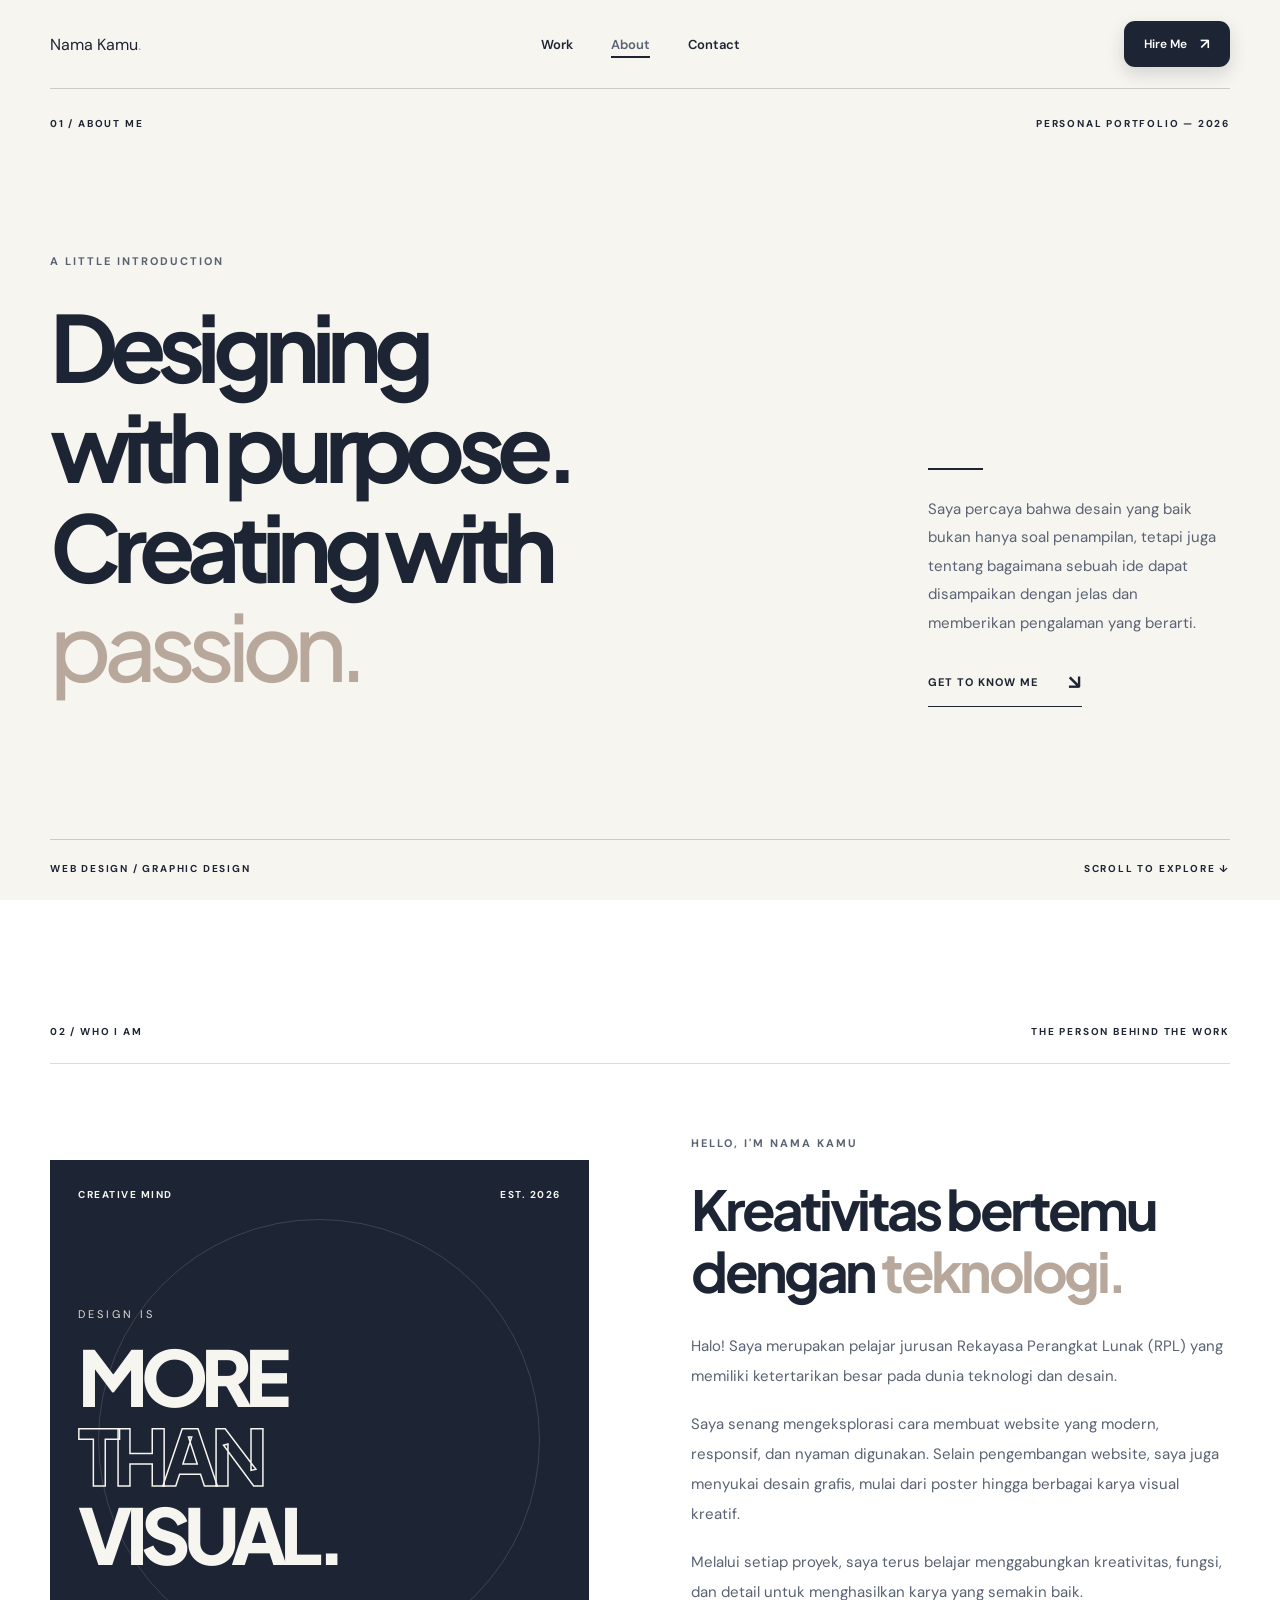
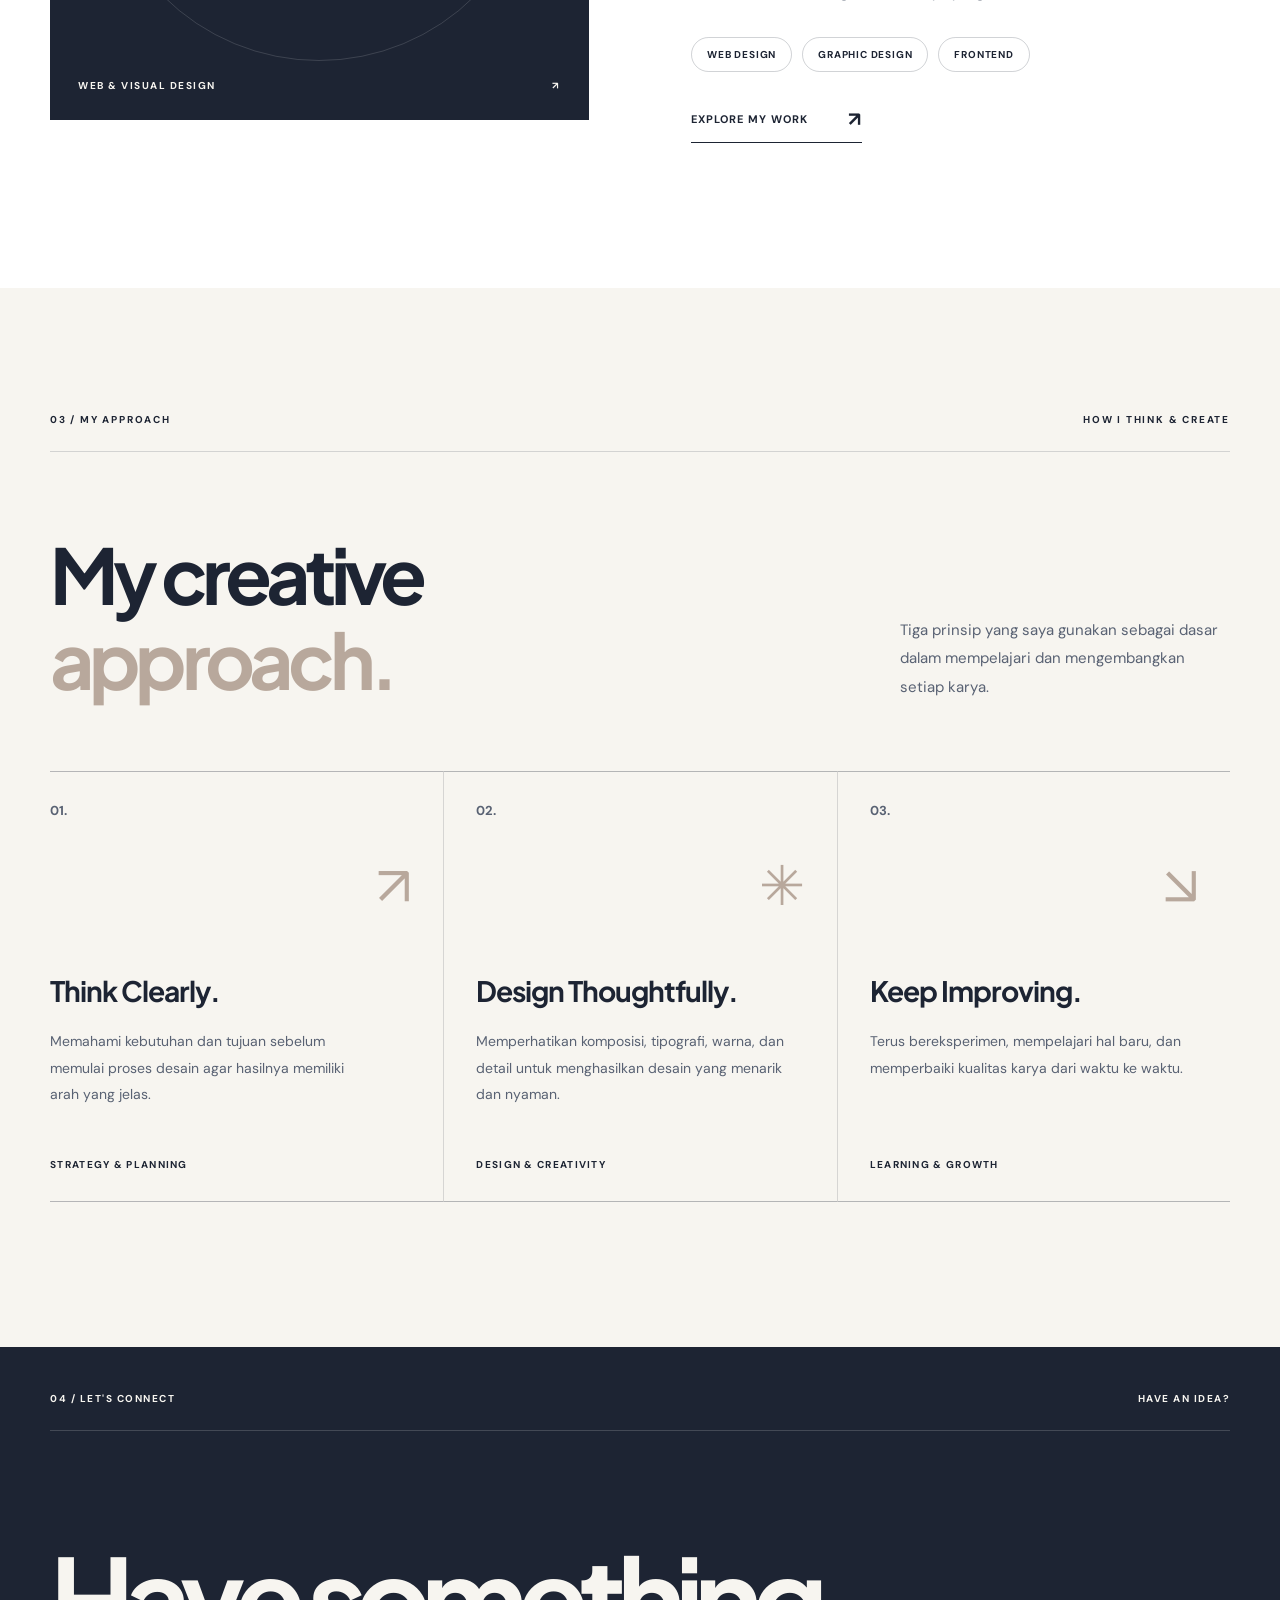
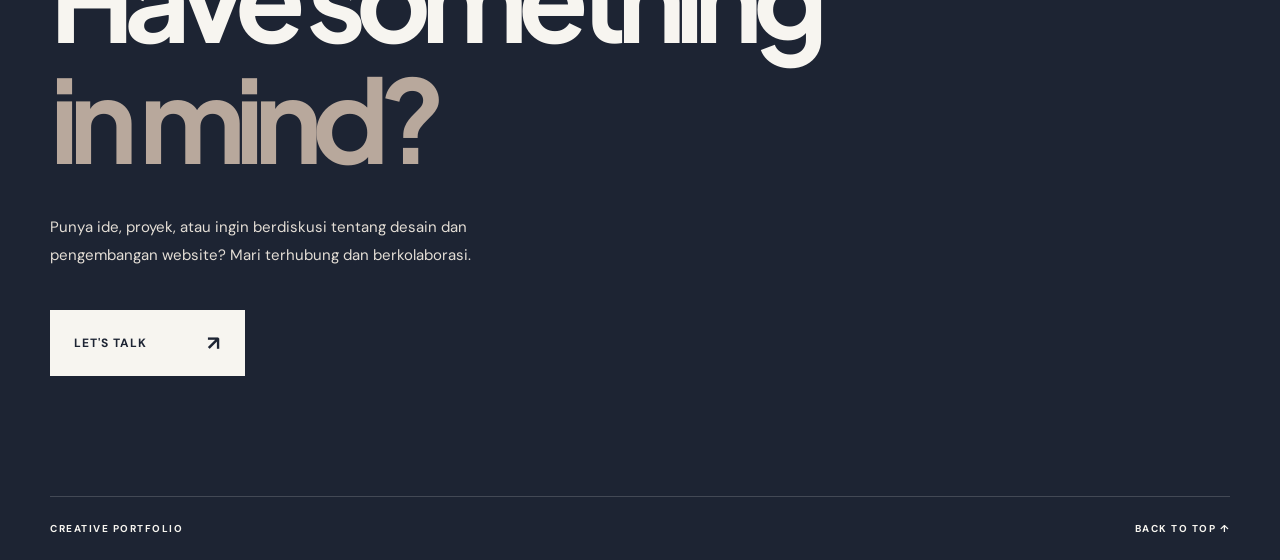
==== about.html @ d2239c37 "porto 40%" ====
<!DOCTYPE html>
<html lang="id">
<head>
  <meta charset="UTF-8">
  <meta name="viewport"
        content="width=device-width, initial-scale=1.0">

  <meta name="description"
        content="Kenali lebih dekat perjalanan kreatif saya dalam web design dan graphic design.">

  <title>About Me | Personal Portfolio</title>

  <!-- GOOGLE FONTS -->
  <link rel="preconnect"
        href="https://fonts.googleapis.com">

  <link rel="preconnect"
        href="https://fonts.gstatic.com"
        crossorigin>

  <link href="https://fonts.googleapis.com/css2?family=DM+Sans:wght@400;500;600;700&family=Plus+Jakarta+Sans:wght@400;500;600;700;800&display=swap"
        rel="stylesheet">

  <!-- CSS -->
  <link rel="stylesheet" href="css/style.css">
  <link rel="stylesheet" href="css/about.css">

  <!-- JAVASCRIPT -->
  <script src="js/script.js" defer></script>
  <script src="js/about.js" defer></script>
</head>

<body class="about-page">

  <!-- NAVBAR -->
  <header class="navbar">

    <a href="index.html" class="brand">
      Nama Kamu<span>.</span>
    </a>

    <nav class="nav-links"
         aria-label="Navigasi utama">
      <a href="projects.html">Work</a>
      <a href="about.html"
         class="active"
         aria-current="page">About</a>
      <a href="contact.html">Contact</a>
    </nav>

    <a href="contact.html" class="nav-cta">
      Hire Me <span>↗</span>
    </a>

    <button
      class="menu-toggle"
      type="button"
      aria-label="Buka menu"
      aria-controls="mobileMenu"
      aria-expanded="false">
      <span></span>
      <span></span>
    </button>

  </header>

  <!-- MOBILE MENU -->
  <nav class="mobile-menu"
       id="mobileMenu"
       aria-label="Navigasi mobile"
       hidden>
    <a href="index.html">Home</a>
    <a href="projects.html">Work</a>
    <a href="about.html" aria-current="page">About</a>
    <a href="contact.html">Contact</a>
  </nav>

  <main class="about-main">

    <!-- ==========================
         SECTION 01: ABOUT HERO
    =========================== -->
    <section class="about-hero">

      <div class="about-container">

        <div class="about-topline reveal">
          <span>01 / ABOUT ME</span>
          <span>PERSONAL PORTFOLIO — 2026</span>
        </div>

        <div class="about-hero-content">

          <div class="about-hero-title reveal">
            <p class="hero-eyebrow">
              A LITTLE INTRODUCTION
            </p>

            <h1>
              Designing
              <span>with purpose.</span>
              Creating with
              <em>passion.</em>
            </h1>
          </div>

          <div class="about-hero-side reveal">
            <span class="side-line"></span>

            <p>
              Saya percaya bahwa desain yang baik
              bukan hanya soal penampilan,
              tetapi juga tentang bagaimana sebuah
              ide dapat disampaikan dengan jelas
              dan memberikan pengalaman yang berarti.
            </p>

            <a href="#my-story" class="explore-link">
              GET TO KNOW ME
              <span>↘</span>
            </a>
          </div>

        </div>

        <div class="about-hero-bottom reveal">
          <span>WEB DESIGN / GRAPHIC DESIGN</span>
          <span>SCROLL TO EXPLORE ↓</span>
        </div>

      </div>

    </section>

    <!-- ==========================
         SECTION 02: WHO I AM
    =========================== -->
    <section class="about-story" id="my-story">

      <div class="about-container">

        <div class="section-heading reveal">
          <span>02 / WHO I AM</span>
          <span>THE PERSON BEHIND THE WORK</span>
        </div>

        <div class="story-layout">

          <!-- PROFILE VISUAL -->
          <div class="story-visual reveal">

            <div class="visual-top">
              <span>CREATIVE MIND</span>
              <span>EST. 2026</span>
            </div>

            <div class="visual-center">
              <span class="visual-small">DESIGN IS</span>
              <span class="visual-big">MORE</span>
              <span class="visual-big visual-outline">THAN</span>
              <span class="visual-big">VISUAL.</span>
            </div>

            <div class="visual-bottom">
              <span>WEB & VISUAL DESIGN</span>
              <span>↗</span>
            </div>

          </div>

          <!-- STORY TEXT -->
          <div class="story-content reveal">

            <span class="small-label">
              HELLO, I'M NAMA KAMU
            </span>

            <h2>
              Kreativitas bertemu
              dengan <em>teknologi.</em>
            </h2>

            <p>
              Halo! Saya merupakan pelajar jurusan
              Rekayasa Perangkat Lunak (RPL)
              yang memiliki ketertarikan besar
              pada dunia teknologi dan desain.
            </p>

            <p>
              Saya senang mengeksplorasi cara
              membuat website yang modern,
              responsif, dan nyaman digunakan.
              Selain pengembangan website,
              saya juga menyukai desain grafis,
              mulai dari poster hingga berbagai
              karya visual kreatif.
            </p>

            <p>
              Melalui setiap proyek, saya terus
              belajar menggabungkan kreativitas,
              fungsi, dan detail untuk menghasilkan
              karya yang semakin baik.
            </p>

            <div class="story-tags">
              <span>WEB DESIGN</span>
              <span>GRAPHIC DESIGN</span>
              <span>FRONTEND</span>
            </div>

            <a href="projects.html" class="story-link">
              EXPLORE MY WORK
              <span>↗</span>
            </a>

          </div>

        </div>

      </div>

    </section>

    <!-- ==========================
         SECTION 03: MY APPROACH
    =========================== -->
    <section class="about-approach">

      <div class="about-container">

        <div class="section-heading reveal">
          <span>03 / MY APPROACH</span>
          <span>HOW I THINK & CREATE</span>
        </div>

        <div class="approach-intro reveal">
          <h2>
            My creative
            <em>approach.</em>
          </h2>

          <p>
            Tiga prinsip yang saya gunakan
            sebagai dasar dalam mempelajari
            dan mengembangkan setiap karya.
          </p>
        </div>

        <div class="approach-grid">

          <article class="approach-item reveal">
            <span class="approach-number">01.</span>
            <div class="approach-icon">↗</div>

            <h3>Think Clearly.</h3>

            <p>
              Memahami kebutuhan dan tujuan
              sebelum memulai proses desain
              agar hasilnya memiliki arah
              yang jelas.
            </p>

            <span class="approach-category">
              STRATEGY & PLANNING
            </span>
          </article>

          <article class="approach-item reveal">
            <span class="approach-number">02.</span>
            <div class="approach-icon">✳</div>

            <h3>Design Thoughtfully.</h3>

            <p>
              Memperhatikan komposisi,
              tipografi, warna, dan detail
              untuk menghasilkan desain
              yang menarik dan nyaman.
            </p>

            <span class="approach-category">
              DESIGN & CREATIVITY
            </span>
          </article>

          <article class="approach-item reveal">
            <span class="approach-number">03.</span>
            <div class="approach-icon">↘</div>

            <h3>Keep Improving.</h3>

            <p>
              Terus bereksperimen,
              mempelajari hal baru,
              dan memperbaiki kualitas
              karya dari waktu ke waktu.
            </p>

            <span class="approach-category">
              LEARNING & GROWTH
            </span>
          </article>

        </div>

      </div>

    </section>

    <!-- ==========================
         SECTION 04: CONTACT CTA
    =========================== -->
    <section class="about-cta">

      <div class="about-container">

        <div class="cta-top reveal">
          <span>04 / LET'S CONNECT</span>
          <span>HAVE AN IDEA?</span>
        </div>

        <div class="cta-content reveal">

          <h2>
            Have something
            <em>in mind?</em>
          </h2>

          <p>
            Punya ide, proyek, atau ingin
            berdiskusi tentang desain
            dan pengembangan website?
            Mari terhubung dan berkolaborasi.
          </p>

          <a href="contact.html" class="cta-button">
            LET'S TALK
            <span>↗</span>
          </a>

        </div>

        <div class="cta-bottom">
          <span>CREATIVE PORTFOLIO</span>
          <a href="#top" id="backToTop">
            BACK TO TOP ↑
          </a>
        </div>

      </div>

    </section>

  </main>

</body>
</html>
---- css/style.css ----
/* =================================
   COLOR PALETTE
================================= */

:root {
  --midnight: #1D2433;
  --slate: #596273;
  --taupe: #B8A89C;
  --sand: #E4DED6;
  --ivory: #F7F5F0;
  --white: #FFFFFF;

  --font-heading: "Plus Jakarta Sans", sans-serif;
  --font-body: "DM Sans", sans-serif;
}

/* =================================
   GLOBAL
================================= */

* {
  margin: 0;
  padding: 0;
  box-sizing: border-box;
}

html {
  scroll-behavior: smooth;
}

body {
  font-family: var(--font-body);
  color: var(--midnight);
  background: #EEEEEE;
  overflow-x: hidden;
}

a {
  text-decoration: none;
  color: inherit;
}

button {
  font: inherit;
}

/* =================================
   PAGE WRAPPER
================================= */

.page-wrapper {
  width: 100%;
  padding: 24px 24px 80px;
}

/* =================================
   HOME CARD
================================= */

.home-card {
  width: 100%;
  max-width: 1600px;
  margin: 0 auto;

  position: relative;
  overflow: hidden;

  background: var(--ivory);
  border-radius: 18px;

  box-shadow:
    0 15px 55px rgba(29, 36, 51, 0.07);
}

/* =================================
   NAVBAR
================================= */


/* NAVBAR MENYATU DENGAN HERO */

.navbar {
  height: 76px;
  padding: 0 38px;

  display: grid;
  grid-template-columns: 1fr auto 1fr;
  align-items: center;

  position: relative;
  z-index: 50;

  /* Transparan, mengikuti background Home */
  background: transparent;
  border: none;
  box-shadow: none;
}


.brand span {
  color: var(--taupe);
}

/* NAVIGATION */

.nav-links {
  display: flex;
  align-items: center;
  justify-content: center;
  gap: 38px;
}

.nav-links a {
  position: relative;
  padding: 10px 0;

  font-size: 13px;
  font-weight: 600;

  transition: color 0.3s ease;
}

.nav-links a:hover {
  color: var(--slate);
}

.nav-links a::after {
  content: "";
  position: absolute;

  left: 0;
  bottom: 5px;

  width: 0;
  height: 1.5px;

  background: var(--midnight);
  transition: width 0.3s ease;
}

.nav-links a:hover::after {
  width: 100%;
}

/* HIRE ME */

.nav-cta {
  justify-self: end;

  display: inline-flex;
  align-items: center;
  gap: 13px;

  padding: 13px 20px;

  background: var(--midnight);
  color: var(--white);

  border-radius: 11px;

  font-size: 12px;
  font-weight: 600;

  box-shadow:
    0 7px 17px rgba(29,36,51,0.16);

  transition:
    transform 0.3s ease,
    background 0.3s ease;
}

.nav-cta:hover {
  transform: translateY(-3px);
  background: var(--slate);
}

.nav-cta span {
  font-size: 15px;
}

/* MOBILE NAV DEFAULT */

.menu-toggle {
  display: none;
}

.mobile-menu[hidden] {
  display: none;
}

/* =================================
   HERO SECTION
================================= */

.hero {
  width: 100%;
  height: calc(100svh - 124px);
  min-height: 690px;
  max-height: 960px;

  position: relative;
  isolation: isolate;
  overflow: hidden;

  background:
    radial-gradient(
      ellipse at 50% 45%,
      rgba(184,168,156,0.13),
      transparent 50%
    ),
    var(--ivory);
}

/* =================================
   HERO TOP
================================= */

.hero-top {
  position: absolute;
  z-index: 5;

  top: 33px;
  left: 4%;
  right: 4%;

  display: flex;
  justify-content: space-between;

  font-size: 10px;
  font-weight: 700;
  letter-spacing: 2px;
}

/* =================================
   BIG TYPOGRAPHY
================================= */

.hero-heading {
  position: absolute;
  inset: 0;
  z-index: 1;
  pointer-events: none;
}

.hero-word {
  position: absolute;

  display: block;
  white-space: nowrap;

  font-family: var(--font-heading);
  font-weight: 800;

  color: var(--midnight);

  line-height: 0.95;
  letter-spacing: -0.09em;

  animation: textReveal 1.1s ease both;
}

/* LEFT WORD */

.word-left {
  top: 24%;
  left: 3%;

  font-size: clamp(90px, 14vw, 225px);
}

/* RIGHT WORD */

.word-right {
  top: 43%;
  right: 4%;

  font-size: clamp(70px, 9.3vw, 155px);
  animation-delay: 0.15s;
}

/* =================================
   CENTER PORTRAIT
================================= */

.hero-portrait {
  position: absolute;
  z-index: 2;

  left: 50%;
  bottom: 0;

  width: min(44%, 610px);
  height: 83%;

  transform: translateX(
    calc(-50% + var(--move-x, 0px))
  ) translateY(var(--move-y, 0px));

  transition: transform 0.45s ease-out;

  display: flex;
  align-items: end;
  justify-content: center;

  pointer-events: none;
}

/* PLACEHOLDER */

.portrait-placeholder {
  width: 78%;
  height: 83%;

  position: absolute;
  bottom: 0;

  background:
    linear-gradient(
      160deg,
      var(--sand),
      var(--taupe) 80%
    );

  border-radius: 50% 50% 0 0;

  display: flex;
  align-items: center;
  justify-content: center;

  opacity: 0.75;

  transition: opacity 0.5s ease;
}

.portrait-placeholder span {
  font-family: var(--font-heading);
  font-size: 12px;
  font-weight: 700;
  letter-spacing: 3px;
  opacity: 0.65;
}

/* REAL PHOTO */

.hero-photo {
  position: absolute;
  bottom: 0;
  z-index: 2;

  width: 100%;
  height: 100%;

  object-fit: contain;
  object-position: center bottom;

  opacity: 0;
  transition: opacity 0.6s ease;
}

.hero.has-photo .hero-photo {
  opacity: 1;
}

.hero.has-photo .portrait-placeholder {
  opacity: 0;
}

/* =================================
   HERO BOTTOM
================================= */

.hero-bottom {
  position: absolute;
  z-index: 4;

  bottom: 82px;
  left: 4%;
  right: 4%;

  display: flex;
  align-items: flex-end;
  justify-content: space-between;
  gap: 30px;
}

/* INTRO LEFT */

.hero-intro {
  width: 265px;
  max-width: 28%;

  animation: fadeUp 0.9s ease 0.4s both;
}

.intro-label {
  display: block;

  margin-bottom: 17px;

  font-size: 10px;
  font-weight: 700;
  letter-spacing: 1.3px;
}

.hero-intro p {
  font-size: 13px;
  line-height: 1.85;
  color: var(--slate);
}

.hero-intro strong {
  color: var(--midnight);
}

/* BUTTON */

.primary-btn {
  display: inline-flex;
  align-items: center;
  justify-content: space-between;
  gap: 30px;

  margin-top: 22px;
  padding: 15px 19px;

  background: var(--midnight);
  color: white;

  font-size: 10px;
  font-weight: 700;
  letter-spacing: 0.7px;

  transition:
    background 0.3s ease,
    transform 0.3s ease;
}

.primary-btn:hover {
  transform: translateY(-4px);
  background: var(--slate);
}

.primary-btn span {
  font-size: 17px;
}

/* DESCRIPTION RIGHT */

.hero-description {
  width: 240px;
  max-width: 28%;

  animation: fadeUp 0.9s ease 0.6s both;
}

.description-line {
  display: block;

  width: 42px;
  height: 2px;

  margin-bottom: 15px;

  background: var(--midnight);
}

.hero-description p {
  font-size: 13px;
  line-height: 1.85;
}

.hero-role {
  display: block;
  margin-top: 20px;

  font-size: 9px;
  font-weight: 700;
  letter-spacing: 1px;

  color: var(--slate);
}

/* =================================
   HERO FOOTER
================================= */

.hero-footer {
  position: absolute;
  z-index: 5;

  left: 4%;
  right: 4%;
  bottom: 18px;

  display: flex;
  justify-content: space-between;

  padding-top: 14px;

  border-top: 1px solid rgba(29,36,51,0.15);

  font-size: 9px;
  font-weight: 700;
  letter-spacing: 1.3px;
}

/* =================================
   ABOUT PREVIEW
================================= */

.about-preview {
  width: min(1200px, 100%);
  margin: 100px auto 0;

  padding: 0 20px 60px;
}

.section-label {
  display: block;
  margin-bottom: 25px;

  font-size: 12px;
  font-weight: 700;
  letter-spacing: 2px;

  color: var(--slate);
}

.about-preview h2 {
  max-width: 820px;

  font-family: var(--font-heading);
  font-size: clamp(34px, 5vw, 72px);
  line-height: 1.15;
  letter-spacing: -0.05em;

  margin-bottom: 25px;
}

.about-preview p {
  max-width: 560px;

  font-size: 16px;
  line-height: 1.9;
  color: var(--slate);
}

.about-link {
  display: inline-block;
  margin-top: 28px;
  padding-bottom: 7px;

  border-bottom: 1px solid var(--midnight);

  font-size: 13px;
  font-weight: 700;

  transition: color 0.3s;
}

.about-link:hover {
  color: var(--slate);
}

/* =================================
   ANIMATIONS
================================= */

@keyframes textReveal {
  from {
    opacity: 0;
    transform: translateY(40px);
  }

  to {
    opacity: 1;
    transform: translateY(0);
  }
}

@keyframes fadeUp {
  from {
    opacity: 0;
    transform: translateY(25px);
  }

  to {
    opacity: 1;
    transform: translateY(0);
  }
}

/* =================================
   TABLET
================================= */

@media (max-width: 1050px) {

  .navbar {
    padding: 0 26px;
  }

  .nav-links {
    gap: 25px;
  }

  .hero-portrait {
    width: 50%;
  }

  .word-left {
    font-size: 15vw;
  }

  .word-right {
    font-size: 9vw;
  }

  .hero-intro,
  .hero-description {
    width: 210px;
  }
}

/* =================================
   MOBILE NAV
================================= */

@media (max-width: 760px) {

  .page-wrapper {
    padding: 12px 12px 50px;
  }

  .home-card {
    border-radius: 14px;
  }

  .navbar {
    height: 68px;
    padding: 0 20px;

    grid-template-columns: 1fr auto;
  }

  .brand {
    font-size: 16px;
  }

  .nav-links,
  .nav-cta {
    display: none;
  }

  .menu-toggle {
    display: flex;
    flex-direction: column;
    gap: 6px;

    padding: 8px;
    border: none;
    background: transparent;

    cursor: pointer;
  }

  .menu-toggle span {
    width: 24px;
    height: 2px;

    background: var(--midnight);
    border-radius: 5px;

    transition: transform 0.3s ease;
  }

  .menu-toggle.is-active span:first-child {
    transform: translateY(4px) rotate(45deg);
  }

  .menu-toggle.is-active span:last-child {
    transform: translateY(-4px) rotate(-45deg);
  }

  .mobile-menu:not([hidden]) {
    position: absolute;
    top: 68px;
    left: 0;
    right: 0;
    z-index: 40;

    display: flex;
    flex-direction: column;

    padding: 12px 24px 20px;

    background: var(--white);

    box-shadow: 0 15px 25px rgba(29,36,51,0.08);
  }

  .mobile-menu a {
    padding: 15px 0;
    border-bottom: 1px solid rgba(29,36,51,0.1);

    font-size: 14px;
    font-weight: 600;
  }

  .mobile-menu a:last-child {
    border: none;
  }
}

/* =================================
   MOBILE HERO
================================= */

@media (max-width: 760px) {

  .hero {
    height: auto;
    min-height: 0;
    max-height: none;
    padding: 570px 0 22px;
  }

  .hero-top {
    top: 24px;
    left: 6%;
    right: 6%;

    font-size: 8px;
    letter-spacing: 1.3px;
  }

  .word-left {
    top: 110px;
    left: 5%;

    font-size: 25vw;
  }

  .word-right {
    top: 235px;
    right: 5%;

    font-size: 13.5vw;
  }

  .hero-portrait {
    top: 165px;
    bottom: auto;

    width: min(90%, 420px);
    height: 390px;
  }

  .portrait-placeholder {
    width: 78%;
    height: 85%;
  }

  .hero-bottom {
    position: relative;
    inset: auto;

    display: flex;
    flex-direction: column;
    align-items: flex-start;
    gap: 30px;

    padding: 0 6%;
  }

  .hero-intro,
  .hero-description {
    width: 100%;
    max-width: 390px;
  }

  .intro-label {
    font-size: 9px;
    margin-bottom: 12px;
  }

  .hero-intro p {
    font-size: 13px;
  }

  .primary-btn {
    margin-top: 20px;
  }

  .hero-description p {
    font-size: 13px;
  }

  .hero-footer {
    position: relative;
    inset: auto;

    margin: 32px 6% 0;
    padding-top: 14px;

    font-size: 8px;
    letter-spacing: 0.8px;
  }

  .about-preview {
    margin-top: 60px;
    padding: 0 12px 35px;
  }

  .about-preview p {
    font-size: 14px;
  }
}

/* =================================
   SMALL MOBILE
================================= */

@media (max-width: 400px) {

  .hero {
    padding-top: 525px;
  }

  .word-left {
    top: 100px;
  }

  .word-right {
    top: 215px;
  }

  .hero-portrait {
    top: 160px;
    height: 350px;
  }

  .hero-footer {
    font-size: 7px;
  }
}

/* =================================
   REDUCED MOTION
================================= */

@media (prefers-reduced-motion: reduce) {

  *,
  *::before,
  *::after {
    animation: none !important;
    transition: none !important;
    scroll-behavior: auto !important;
  }
}


/* =================================
   FULL WIDTH HOME SECTION
================================= */

body {
  background: var(--ivory);
}

.page-wrapper {
  width: 100%;
  padding: 0;
  margin: 0;
}

/* Hilangkan efek card */
.home-card {
  width: 100%;
  max-width: none;
  margin: 0;
  padding: 0;

  border: none;
  border-radius: 0;
  box-shadow: none;

  background: var(--ivory);
}

/* Navbar menyatu dengan Hero */
.navbar {
  background: transparent;
  border: none;
  box-shadow: none;
}

/* Hero memenuhi layar */
.hero {
  height: calc(100svh - 76px);
  min-height: 690px;
  max-height: none;

  background: transparent;
}

/* Tetap responsif di HP */
@media (max-width: 760px) {
  .page-wrapper {
    padding: 0;
  }

  .home-card {
    border-radius: 0;
  }

  .hero {
    height: auto;
    min-height: 0;
  }
}
---- css/about.css ----
/* =====================================
   ABOUT PAGE — EDITORIAL DESIGN
===================================== */

.about-page {
  background: var(--ivory);
  color: var(--midnight);
}

.about-page .about-main {
  width: 100%;
}

.about-page .about-container {
  width: min(1360px, calc(100% - 100px));
  margin: 0 auto;
}

/* =====================================
   NAVBAR
===================================== */

.about-page .navbar {
  width: min(1360px, calc(100% - 100px));
  height: 88px;
  margin: 0 auto;
  padding: 0;

  display: grid;
  grid-template-columns: 1fr auto 1fr;
  align-items: center;

  background: transparent;
  border: none;
  box-shadow: none;
}

.about-page .brand {
  justify-self: start;
}

.about-page .nav-links {
  position: static;
  transform: none;
  display: flex;
  gap: 38px;
}

.about-page .nav-links .active {
  color: var(--slate);
}

.about-page .nav-links .active::after {
  width: 100%;
}

.about-page .nav-cta {
  justify-self: end;
}

.about-page .mobile-menu[hidden] {
  display: none;
}

/* =====================================
   ABOUT HERO
===================================== */

.about-hero {
  min-height: 690px;
  min-height: calc(100svh - 88px);

  display: flex;
  align-items: stretch;

  overflow: hidden;
  position: relative;
}

.about-hero .about-container {
  display: flex;
  flex-direction: column;
}

/* TOP LABEL */

.about-topline,
.about-hero-bottom,
.section-heading {
  display: flex;
  align-items: center;
  justify-content: space-between;
  gap: 20px;
}

.about-topline {
  padding: 28px 0 0;
  border-top: 1px solid rgba(29,36,51,0.2);
}

.about-topline span,
.about-hero-bottom span,
.section-heading span {
  font-size: 10px;
  font-weight: 700;
  letter-spacing: 1.8px;
}

/* HERO LAYOUT */

.about-hero-content {
  flex: 1;
  display: grid;
  grid-template-columns: minmax(0, 1.7fr) minmax(260px, 0.65fr);
  align-items: center;
  gap: clamp(35px, 7vw, 120px);

  padding: 80px 0 100px;
}

.hero-eyebrow {
  margin-bottom: 28px;
  font-size: 11px;
  font-weight: 700;
  letter-spacing: 2px;
  color: var(--slate);
}

/* GIANT HEADLINE */

.about-hero-title h1 {
  max-width: 950px;

  font-family: var(--font-heading);
  font-size: clamp(58px, 7.2vw, 125px);
  font-weight: 700;
  letter-spacing: -0.085em;
  line-height: 1.08;
}

.about-hero-title h1 span {
  display: block;
}

.about-hero-title h1 em {
  display: block;
  font-style: normal;
  font-weight: 500;
  color: var(--taupe);
}

/* RIGHT INTRO */

.about-hero-side {
  align-self: end;
  margin-bottom: 32px;
}

.side-line {
  display: block;
  width: 55px;
  height: 2px;
  margin-bottom: 25px;
  background: var(--midnight);
}

.about-hero-side p {
  max-width: 325px;
  font-size: 15px;
  line-height: 1.9;
  color: var(--slate);
}

/* EXPLORE LINK */

.explore-link {
  display: inline-flex;
  align-items: center;
  gap: 30px;

  margin-top: 32px;
  padding-bottom: 11px;

  border-bottom: 1px solid var(--midnight);

  font-size: 11px;
  font-weight: 700;
  letter-spacing: 1px;
}

.explore-link span {
  font-size: 20px;
  transition: transform 0.3s ease;
}

.explore-link:hover span {
  transform: translate(4px, 4px);
}

/* HERO BOTTOM */

.about-hero-bottom {
  padding: 22px 0 25px;
  border-top: 1px solid rgba(29,36,51,0.2);
}

/* =====================================
   WHO I AM SECTION
===================================== */

.about-story {
  padding: 125px 0 145px;
  background: var(--white);
}

.section-heading {
  padding-bottom: 25px;
  border-bottom: 1px solid rgba(29,36,51,0.16);
}

.story-layout {
  display: grid;
  grid-template-columns: minmax(0, 1fr) minmax(0, 1fr);
  gap: clamp(50px, 8vw, 135px);
  align-items: center;

  margin-top: 72px;
}

/* =====================================
   EDITORIAL VISUAL
===================================== */

.story-visual {
  min-width: 0;
  min-height: 560px;
  padding: 28px;

  background: var(--midnight);
  color: var(--ivory);

  display: flex;
  flex-direction: column;
  justify-content: space-between;

  position: relative;
  overflow: hidden;
}

.story-visual::after {
  content: "";
  position: absolute;

  width: 440px;
  height: 440px;

  border-radius: 50%;
  border: 1px solid rgba(255,255,255,0.14);

  top: 50%;
  left: 50%;
  transform: translate(-50%, -50%);

  pointer-events: none;
}

.visual-top,
.visual-bottom {
  display: flex;
  align-items: center;
  justify-content: space-between;
  position: relative;
  z-index: 2;

  font-size: 10px;
  font-weight: 700;
  letter-spacing: 1.5px;
}

.visual-center {
  display: flex;
  flex-direction: column;
  position: relative;
  z-index: 2;
}

.visual-small {
  margin-bottom: 15px;
  font-size: 11px;
  letter-spacing: 3px;
  color: var(--sand);
}

.visual-big {
  font-family: var(--font-heading);
  font-size: clamp(58px, 6vw, 100px);
  font-weight: 800;
  letter-spacing: -0.09em;
  line-height: 1.03;
}

.visual-outline {
  color: transparent;
  -webkit-text-stroke: 1.5px var(--ivory);
}

/* =====================================
   STORY CONTENT
===================================== */

.story-content {
  max-width: 570px;
}

.small-label {
  display: block;
  margin-bottom: 28px;

  font-size: 11px;
  font-weight: 700;
  letter-spacing: 2px;

  color: var(--slate);
}

.story-content h2 {
  font-family: var(--font-heading);
  font-size: clamp(38px, 4.3vw, 70px);
  font-weight: 700;
  letter-spacing: -0.065em;
  line-height: 1.12;

  margin-bottom: 30px;
}

.story-content h2 em {
  color: var(--taupe);
  font-style: normal;
}

.story-content p {
  font-size: 15px;
  line-height: 2;
  color: var(--slate);

  margin-bottom: 18px;
}

.story-tags {
  display: flex;
  flex-wrap: wrap;
  gap: 10px;

  margin-top: 30px;
}

.story-tags span {
  border: 1px solid rgba(29,36,51,0.2);
  border-radius: 30px;

  padding: 10px 15px;

  font-size: 10px;
  font-weight: 700;
  letter-spacing: 0.8px;

  transition:
    background 0.3s ease,
    color 0.3s ease,
    transform 0.3s ease;
}

.story-tags span:hover {
  background: var(--midnight);
  color: var(--white);
  transform: translateY(-3px);
}

.story-link {
  display: inline-flex;
  align-items: center;
  gap: 40px;

  margin-top: 34px;
  padding-bottom: 10px;
  border-bottom: 1px solid var(--midnight);

  font-size: 11px;
  font-weight: 700;
  letter-spacing: 1px;
}

.story-link span {
  font-size: 20px;
  transition: transform 0.3s ease;
}

.story-link:hover span {
  transform: translate(4px, -4px);
}

/* =====================================
   MY APPROACH
===================================== */

.about-approach {
  padding: 125px 0 145px;
  background: var(--ivory);
}

.approach-intro {
  display: flex;
  align-items: end;
  justify-content: space-between;
  gap: 45px;

  margin: 80px 0 70px;
}

.approach-intro h2 {
  font-family: var(--font-heading);
  font-size: clamp(45px, 6vw, 92px);
  line-height: 1.1;
  font-weight: 700;
  letter-spacing: -0.075em;
}

.approach-intro h2 em {
  display: block;
  color: var(--taupe);
  font-style: normal;
}

.approach-intro p {
  max-width: 330px;

  font-size: 15px;
  line-height: 1.9;
  color: var(--slate);
}

/* THREE COLUMNS */

.approach-grid {
  display: grid;
  grid-template-columns: repeat(3, minmax(0, 1fr));
  gap: 0;
}

.approach-item {
  min-width: 0;
  padding: 30px 32px 30px 0;

  border-top: 1px solid rgba(29,36,51,0.3);
  border-bottom: 1px solid rgba(29,36,51,0.3);

  display: flex;
  flex-direction: column;

  transition: background 0.3s ease;
}

.approach-item + .approach-item {
  padding-left: 32px;
  border-left: 1px solid rgba(29,36,51,0.15);
}

.approach-number {
  font-size: 13px;
  font-weight: 700;
  color: var(--slate);
}

.approach-icon {
  align-self: flex-end;
  margin: 40px 0 60px;

  font-size: 55px;
  line-height: 1;

  color: var(--taupe);
  transition: transform 0.4s ease;
}

.approach-item:hover .approach-icon {
  transform: rotate(20deg) scale(1.1);
}

.approach-item h3 {
  font-family: var(--font-heading);
  font-size: clamp(23px, 2.2vw, 32px);
  line-height: 1.2;
  font-weight: 700;
  letter-spacing: -1px;

  margin-bottom: 20px;
}

.approach-item p {
  max-width: 325px;
  font-size: 14px;
  line-height: 1.9;
  color: var(--slate);
}

.approach-category {
  margin-top: auto;
  padding-top: 50px;

  font-size: 10px;
  font-weight: 700;
  letter-spacing: 1.3px;
}

/* =====================================
   CONTACT CTA
===================================== */

.about-cta {
  background: var(--midnight);
  color: var(--ivory);

  padding: 45px 0 25px;
}

.cta-top,
.cta-bottom {
  display: flex;
  align-items: center;
  justify-content: space-between;
  gap: 20px;
}

.cta-top {
  padding-bottom: 25px;
  border-bottom: 1px solid rgba(255,255,255,0.17);
}

.cta-top span,
.cta-bottom span,
.cta-bottom a {
  font-size: 10px;
  font-weight: 700;
  letter-spacing: 1.5px;
}

.cta-content {
  padding: 105px 0 120px;
}

.cta-content h2 {
  font-family: var(--font-heading);
  font-size: clamp(58px, 9vw, 145px);
  letter-spacing: -0.085em;
  line-height: 1.05;
  font-weight: 700;
}

.cta-content h2 em {
  display: block;
  font-style: normal;
  color: var(--taupe);
}

.cta-content p {
  max-width: 470px;
  margin: 35px 0 40px;

  font-size: 15px;
  line-height: 1.9;
  color: var(--sand);
}

.cta-button {
  display: inline-flex;
  align-items: center;
  justify-content: space-between;
  gap: 60px;

  padding: 20px 24px;

  background: var(--ivory);
  color: var(--midnight);

  font-size: 12px;
  font-weight: 700;
  letter-spacing: 1px;

  transition:
    transform 0.3s ease,
    background 0.3s ease;
}

.cta-button span {
  font-size: 20px;
}

.cta-button:hover {
  background: var(--sand);
  transform: translateY(-5px);
}

.cta-bottom {
  padding-top: 25px;
  border-top: 1px solid rgba(255,255,255,0.17);
}

.cta-bottom a {
  transition: color 0.3s;
}

.cta-bottom a:hover {
  color: var(--taupe);
}

/* =====================================
   SCROLL ANIMATIONS
===================================== */

.about-page.motion-ready .reveal {
  opacity: 0;
  transform: translateY(35px);
  transition:
    opacity 0.8s ease,
    transform 0.8s cubic-bezier(.2,.7,.2,1);
}

.about-page.motion-ready .reveal.visible {
  opacity: 1;
  transform: translateY(0);
}

/* =====================================
   TABLET
===================================== */

@media (max-width: 1100px) {

  .about-page .about-container,
  .about-page .navbar {
    width: calc(100% - 64px);
  }

  .about-hero-content {
    gap: 35px;
    grid-template-columns: minmax(0, 1.5fr) minmax(225px, 0.8fr);
  }

  .about-hero-title h1 {
    font-size: clamp(52px, 7.5vw, 88px);
  }

  .story-layout {
    gap: 45px;
  }

  .story-visual {
    min-height: 470px;
  }

  .visual-big {
    font-size: clamp(48px, 6vw, 75px);
  }

  .approach-item {
    padding-right: 20px;
  }

  .approach-item + .approach-item {
    padding-left: 20px;
  }
}

/* =====================================
   MOBILE
===================================== */

@media (max-width: 760px) {

  .about-page .about-container,
  .about-page .navbar {
    width: calc(100% - 40px);
  }

  .about-page .navbar {
    height: 70px;
    padding: 0;
    grid-template-columns: 1fr auto;
  }

  .about-page .nav-links,
  .about-page .nav-cta {
    display: none;
  }

  .about-page .menu-toggle {
    display: flex;
  }

  .about-page .mobile-menu:not([hidden]) {
    position: absolute;
    top: 70px;
    left: 0;
    right: 0;
    z-index: 40;

    display: flex;
    flex-direction: column;
    padding: 12px 24px 20px;

    background: var(--ivory);
    box-shadow: 0 15px 25px rgba(29,36,51,0.08);
  }

  .about-hero {
    min-height: 0;
  }

  .about-topline,
  .about-hero-bottom,
  .section-heading {
    gap: 12px;
  }

  .about-topline span,
  .about-hero-bottom span,
  .section-heading span {
    font-size: 8px;
    letter-spacing: 0.9px;
  }

  .about-hero-content {
    grid-template-columns: 1fr;
    gap: 55px;
    padding: 95px 0 90px;
  }

  .about-hero-title h1 {
    font-size: clamp(52px, 10.5vw, 82px);
    letter-spacing: -0.075em;
  }

  .hero-eyebrow {
    font-size: 10px;
  }

  .about-hero-side {
    align-self: auto;
    margin: 0;
  }

  .about-hero-side p {
    max-width: 530px;
  }

  .about-story,
  .about-approach {
    padding: 80px 0;
  }

  .story-layout {
    grid-template-columns: 1fr;
    gap: 55px;
    margin-top: 45px;
  }

  .story-visual {
    min-height: 430px;
  }

  .visual-big {
    font-size: clamp(55px, 10vw, 90px);
  }

  .story-content h2 {
    font-size: clamp(38px, 8vw, 60px);
  }

  .approach-intro {
    display: block;
    margin: 55px 0 50px;
  }

  .approach-intro h2 {
    margin-bottom: 25px;
  }

  .approach-grid {
    grid-template-columns: 1fr;
  }

  .approach-item,
  .approach-item + .approach-item {
    padding: 27px 0 35px;
    border-left: none;
    border-bottom: none;
  }

  .approach-item:last-child {
    border-bottom: 1px solid rgba(29,36,51,0.3);
  }

  .approach-icon {
    margin: 25px 0;
  }

  .approach-category {
    padding-top: 25px;
  }

  .cta-content {
    padding: 85px 0 95px;
  }

  .cta-content h2 {
    font-size: clamp(50px, 10vw, 85px);
  }
}

/* =====================================
   SMALL MOBILE
===================================== */

@media (max-width: 400px) {

  .about-page .about-container,
  .about-page .navbar {
    width: calc(100% - 30px);
  }

  .about-hero-title h1 {
    font-size: clamp(43px, 11vw, 55px);
  }

  .story-visual {
    padding: 20px;
    min-height: 370px;
  }

  .visual-big {
    font-size: 51px;
  }

  .story-content p,
  .about-hero-side p {
    font-size: 14px;
  }

  .cta-content h2 {
    font-size: 47px;
  }
}

/* =====================================
   ACCESSIBILITY
===================================== */

@media (prefers-reduced-motion: reduce) {

  .about-page .reveal,
  .about-page.motion-ready .reveal {
    opacity: 1;
    transform: none;
    transition: none;
  }

  .about-page .approach-icon,
  .about-page .cta-button {
    transition: none;
  }
}
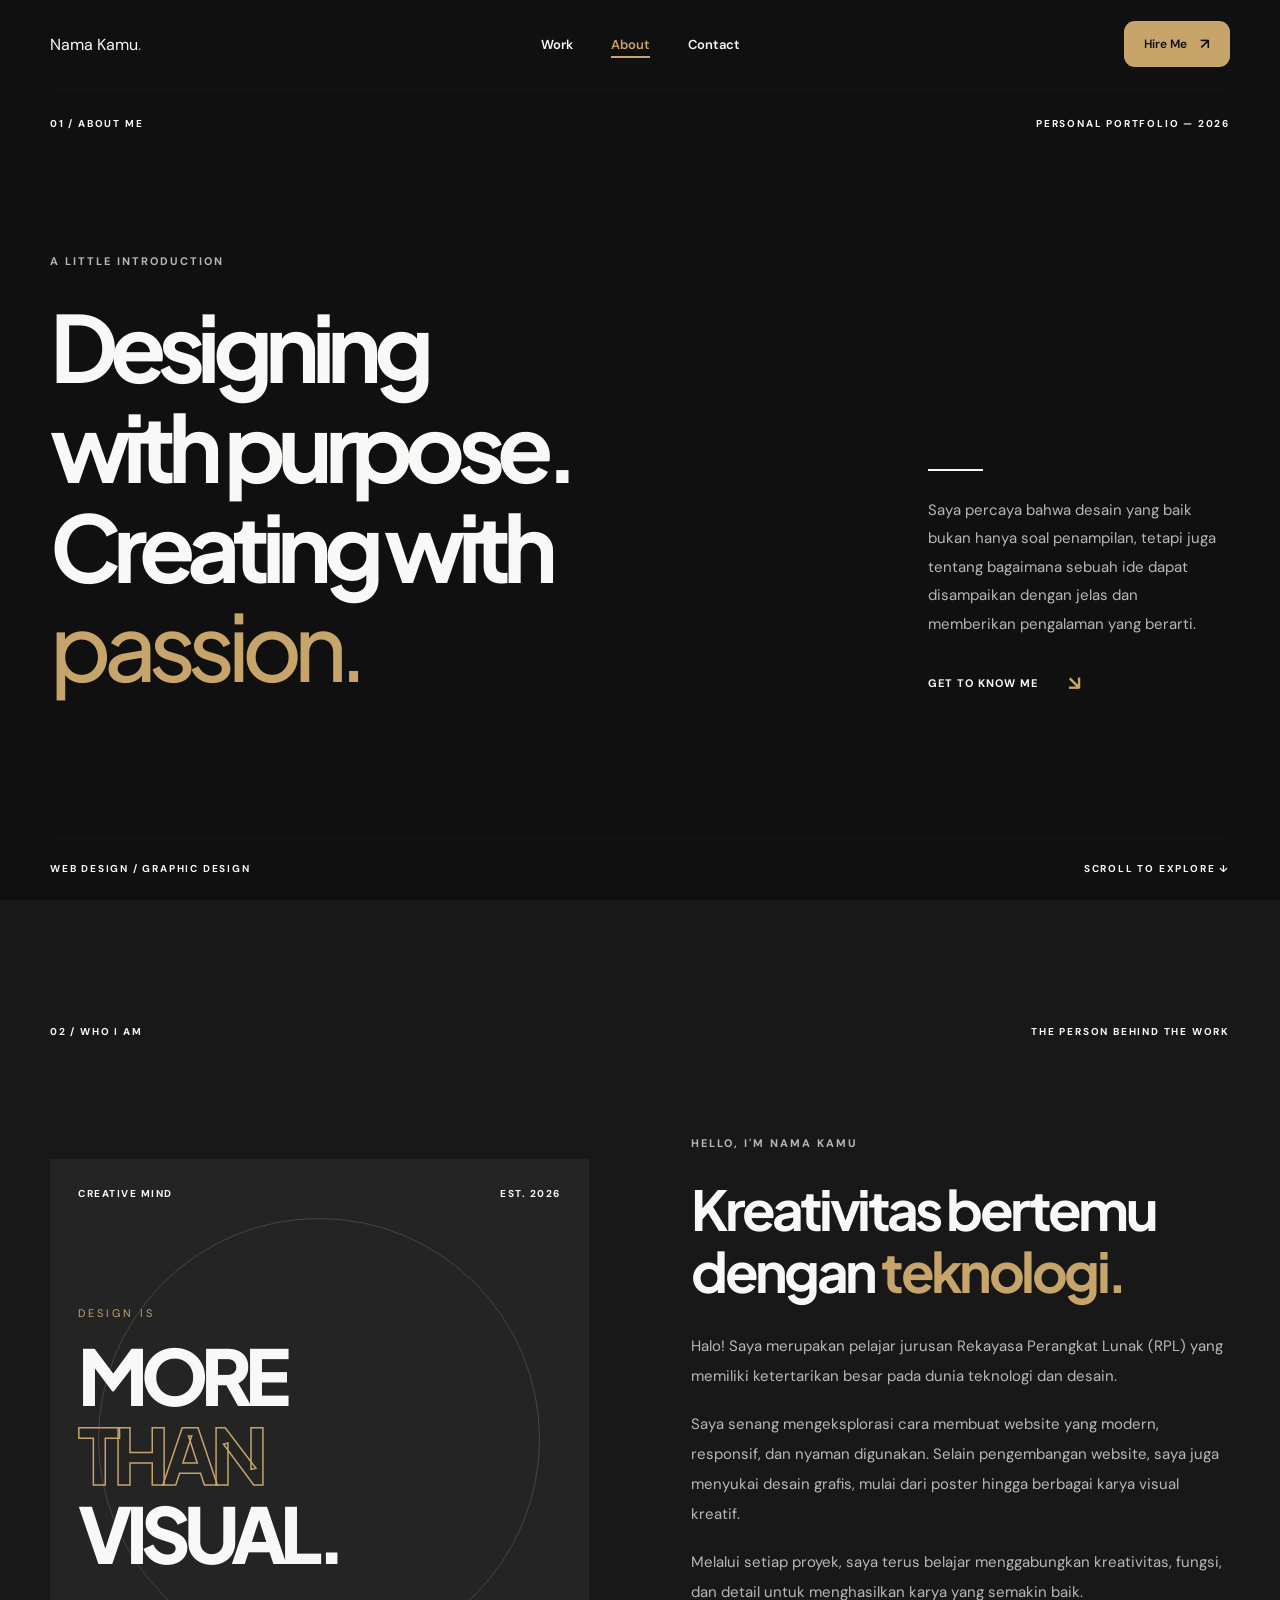
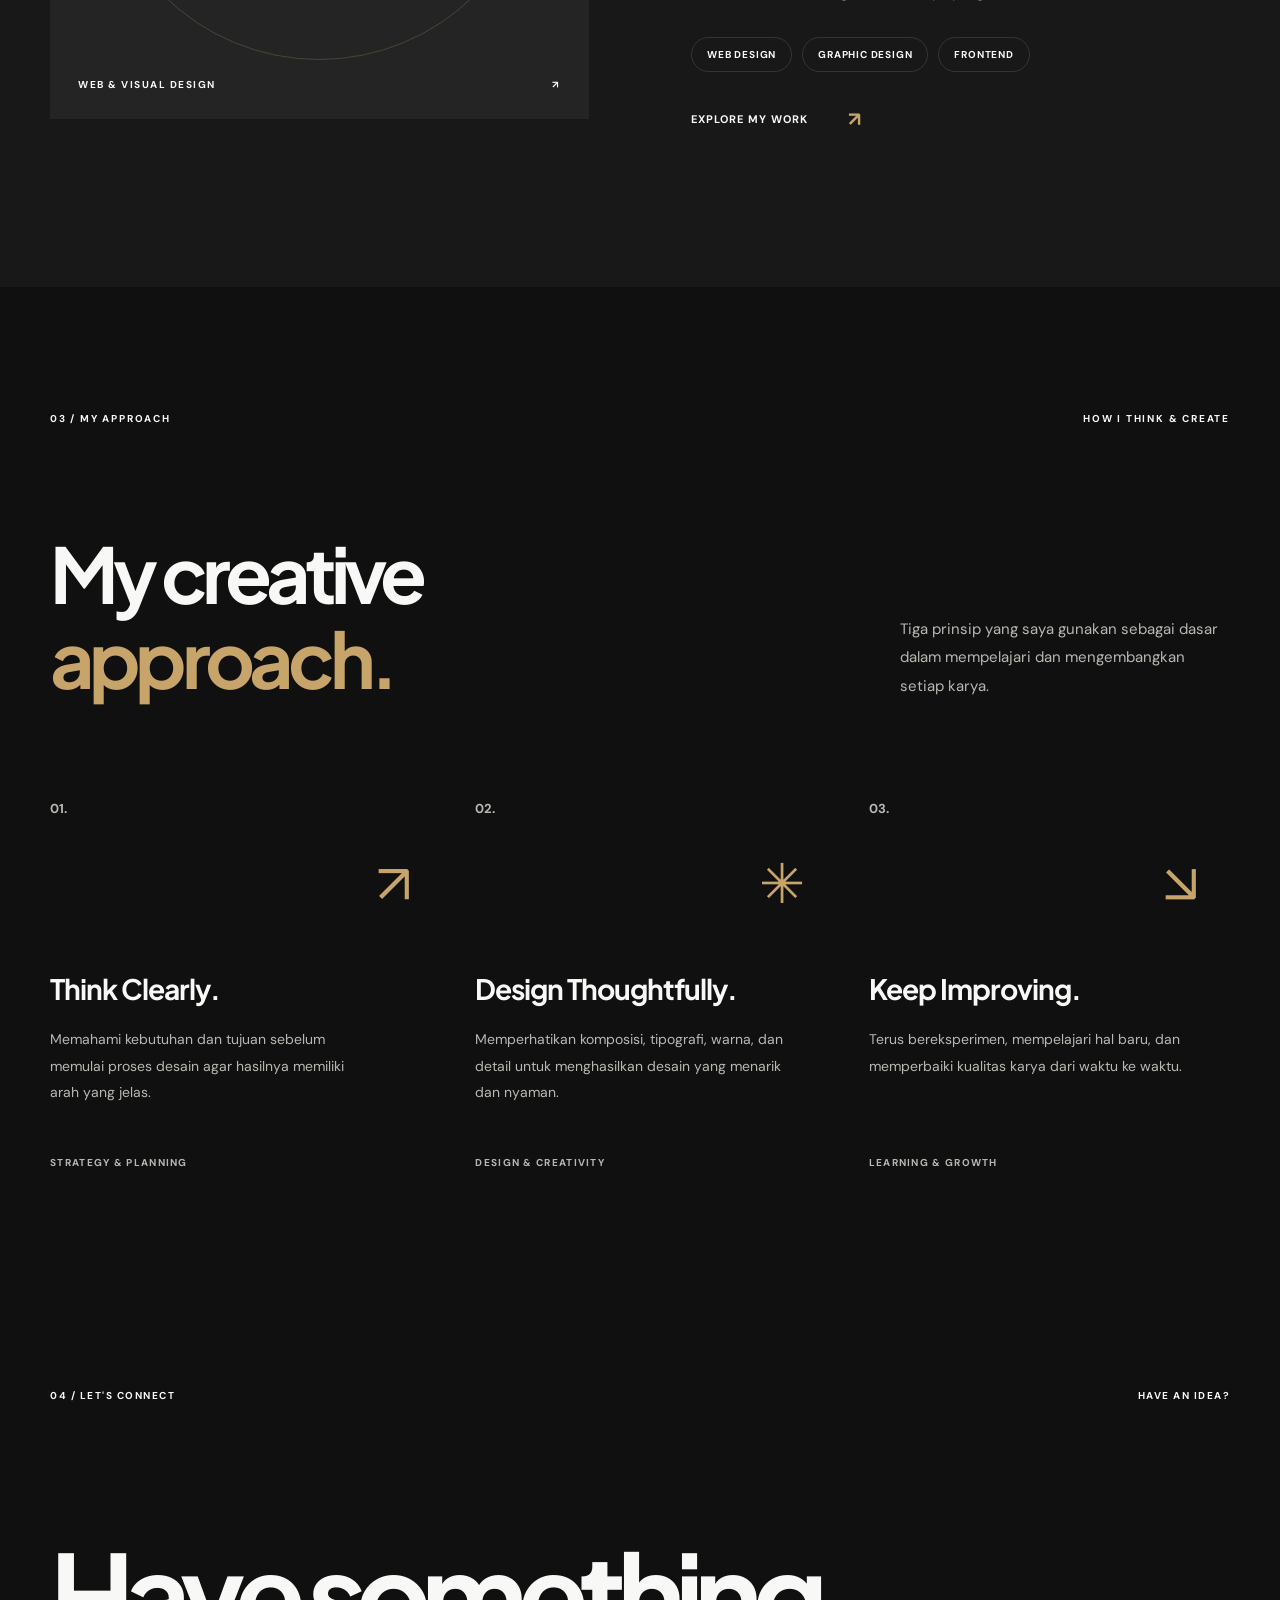
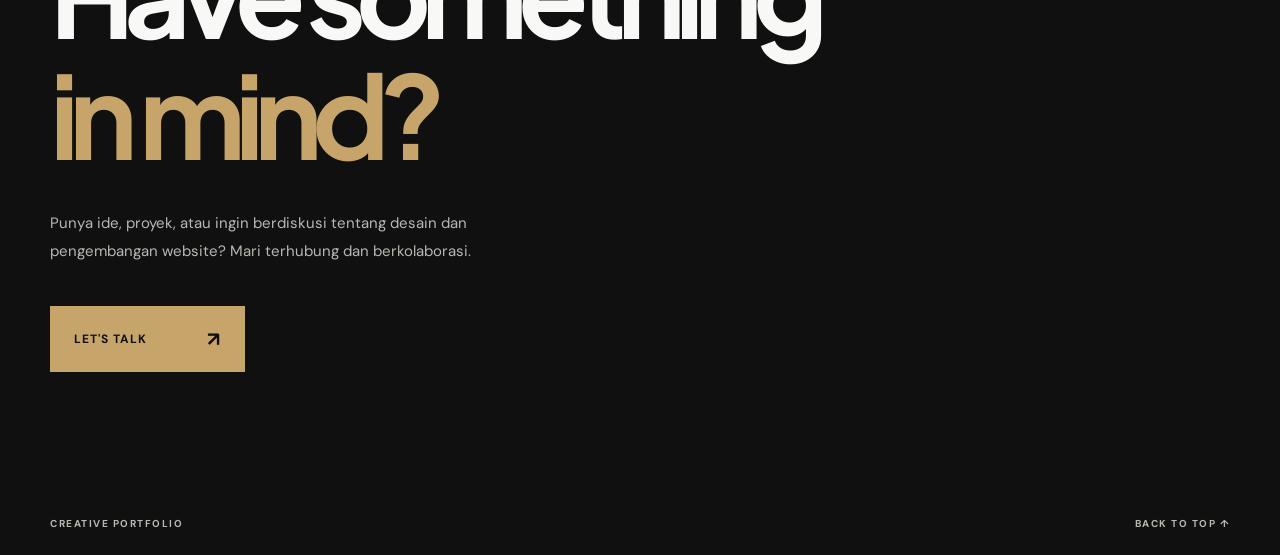
==== commit 405030c7: "animation" ====
--- a/about.html
+++ b/about.html
@@ -25,13 +25,16 @@
   <!-- CSS -->
   <link rel="stylesheet" href="css/style.css">
   <link rel="stylesheet" href="css/about.css">
+  <link rel="stylesheet" href="css/carbon-theme.css">
+  <!-- LAYOUT REFINEMENT -->
+<link rel="stylesheet" href="css/layout-refinement.css">
 
   <!-- JAVASCRIPT -->
   <script src="js/script.js" defer></script>
   <script src="js/about.js" defer></script>
 </head>
 
-<body class="about-page">
+<body class="about-page theme-carbon">
 
   <!-- NAVBAR -->
   <header class="navbar">
--- a/css/carbon-theme.css
+++ b/css/carbon-theme.css
@@ -0,0 +1,724 @@
+
+/* ==========================================
+   CARBON & MUTED GOLD
+   PERSONAL PORTFOLIO THEME
+========================================== */
+
+/* ==========================================
+   01. GLOBAL COLOR VARIABLES
+========================================== */
+
+body.theme-carbon {
+  /* Main Palette */
+  --carbon: #101010;
+  --soft-white: #F8F8F6;
+  --gold: #C6A46A;
+
+  /* Neutral Surfaces */
+  --surface: #181818;
+  --surface-soft: #222222;
+  --surface-hover: #2B2B2B;
+
+  /* Typography */
+  --text-main: #F8F8F6;
+  --text-muted: #B8B8B3;
+  --text-subtle: #92928E;
+
+  /* Borders and Shadows */
+  --border: rgba(248, 248, 246, 0.12);
+  --shadow: 0 15px 40px rgba(0, 0, 0, 0.18);
+
+  /*
+   Compatibility with previous CSS.
+
+   Previous styles used --midnight for dark
+   text and --ivory for light backgrounds.
+   These aliases adapt them to dark mode.
+  */
+
+  --midnight: var(--soft-white);
+  --slate: var(--text-muted);
+  --taupe: var(--gold);
+  --sand: #292722;
+  --ivory: var(--carbon);
+  --white: var(--surface);
+
+  /* Older palette aliases */
+  --space-indigo: var(--soft-white);
+  --dusty-grape: var(--text-muted);
+  --lilac-ash: var(--gold);
+  --almond-silk: #292722;
+  --parchment: var(--carbon);
+
+  background: var(--carbon);
+  color: var(--soft-white);
+}
+
+/* ==========================================
+   02. GLOBAL ELEMENTS
+========================================== */
+
+body.theme-carbon .page-wrapper,
+body.theme-carbon .home-card {
+  background: var(--carbon);
+  color: var(--soft-white);
+}
+
+body.theme-carbon .home-card {
+  border-color: transparent;
+  box-shadow: none;
+}
+
+body.theme-carbon ::selection {
+  background: var(--gold);
+  color: var(--carbon);
+}
+
+body.theme-carbon :focus-visible {
+  outline-color: var(--gold);
+}
+
+/* ==========================================
+   03. NAVBAR
+========================================== */
+
+body.theme-carbon .navbar {
+  background: transparent;
+  border: none;
+  box-shadow: none;
+}
+
+body.theme-carbon .brand,
+body.theme-carbon .nav-links a {
+  color: var(--soft-white);
+}
+
+body.theme-carbon .brand span {
+  color: var(--gold);
+}
+
+/* Navigation hover */
+
+body.theme-carbon .nav-links a:hover,
+body.theme-carbon .nav-links a.active,
+body.theme-carbon .nav-links a[aria-current="page"] {
+  color: var(--gold);
+}
+
+body.theme-carbon .nav-links a::after {
+  background: var(--gold);
+}
+
+/* Navbar CTA */
+
+body.theme-carbon .nav-cta {
+  background: var(--gold);
+  color: var(--carbon);
+  box-shadow: none;
+}
+
+body.theme-carbon .nav-cta:hover {
+  background: var(--soft-white);
+  color: var(--carbon);
+}
+
+/* Mobile navbar */
+
+body.theme-carbon .menu-toggle span {
+  background: var(--soft-white);
+}
+
+body.theme-carbon .mobile-menu:not([hidden]) {
+  background: var(--surface);
+  border-color: var(--border);
+  box-shadow: var(--shadow);
+}
+
+body.theme-carbon .mobile-menu a {
+  color: var(--soft-white);
+  border-color: var(--border);
+}
+
+body.theme-carbon .mobile-menu a:hover {
+  color: var(--gold);
+}
+
+/* ==========================================
+   04. HOME — HERO SECTION
+========================================== */
+
+body.theme-carbon .hero {
+  background: transparent;
+  color: var(--soft-white);
+}
+
+/* Giant Typography */
+
+body.theme-carbon .hero-word {
+  color: var(--soft-white);
+}
+
+/* Top labels */
+
+body.theme-carbon .hero-top,
+body.theme-carbon .hero-footer {
+  color: var(--text-muted);
+}
+
+/* Intro */
+
+body.theme-carbon .hero-intro p,
+body.theme-carbon .hero-description p {
+  color: var(--text-muted);
+}
+
+body.theme-carbon .hero-intro strong {
+  color: var(--soft-white);
+}
+
+body.theme-carbon .intro-label,
+body.theme-carbon .hero-role {
+  color: var(--gold);
+}
+
+body.theme-carbon .description-line {
+  background: var(--gold);
+}
+
+/* Hero Footer */
+
+body.theme-carbon .hero-footer {
+  background: transparent;
+  border-top: none;
+}
+
+/* Hero CTA */
+
+body.theme-carbon .primary-btn,
+body.theme-carbon .email-btn {
+  background: var(--gold);
+  color: var(--carbon);
+  box-shadow: none;
+}
+
+body.theme-carbon .primary-btn:hover,
+body.theme-carbon .email-btn:hover {
+  background: var(--soft-white);
+  color: var(--carbon);
+}
+
+/* Profile placeholder */
+
+body.theme-carbon .portrait-placeholder,
+body.theme-carbon .photo-placeholder {
+  background: linear-gradient(
+    155deg,
+    #292826 0%,
+    #484139 55%,
+    #6B573C 100%
+  );
+
+  color: var(--soft-white);
+  opacity: 1;
+}
+
+/* ==========================================
+   05. HOME — SECTION BACKGROUNDS
+========================================== */
+
+body.theme-carbon .hp-about {
+  background: var(--carbon);
+}
+
+body.theme-carbon .hp-skills {
+  background: var(--surface);
+}
+
+body.theme-carbon .hp-activities {
+  background: var(--carbon);
+}
+
+body.theme-carbon .hp-projects {
+  background: var(--surface);
+}
+
+body.theme-carbon .hp-contact {
+  background: var(--carbon);
+  color: var(--soft-white);
+}
+
+/* Section headings */
+
+body.theme-carbon .hp-title-row h2,
+body.theme-carbon .hp-about-heading h2,
+body.theme-carbon .activity-heading h2,
+body.theme-carbon .sw-intro h2 {
+  color: var(--soft-white);
+}
+
+/* Accent words */
+
+body.theme-carbon .hp-title-row h2 em,
+body.theme-carbon .hp-about-heading h2 em,
+body.theme-carbon .activity-heading h2 em,
+body.theme-carbon .sw-intro h2 em {
+  color: var(--gold);
+}
+
+/* Section labels and descriptions */
+
+body.theme-carbon .hp-section-top,
+body.theme-carbon .hp-section-top span,
+body.theme-carbon .hp-eyebrow,
+body.theme-carbon .hp-title-row p,
+body.theme-carbon .hp-about-detail p,
+body.theme-carbon .activity-heading p,
+body.theme-carbon .sw-intro p {
+  color: var(--text-muted);
+}
+
+/* Reduce decorative lines */
+
+body.theme-carbon .hp-section-top,
+body.theme-carbon .hp-contact-top {
+  border: none;
+}
+
+/* General navigation links */
+
+body.theme-carbon .hp-text-link,
+body.theme-carbon .about-link {
+  color: var(--soft-white);
+  border-bottom: none;
+}
+
+body.theme-carbon .hp-text-link span {
+  color: var(--gold);
+}
+
+body.theme-carbon .hp-text-link:hover,
+body.theme-carbon .about-link:hover {
+  color: var(--gold);
+}
+
+/* ==========================================
+   06. EXPERTISE — SKILLS
+========================================== */
+
+body.theme-carbon .hp-skills-list {
+  border-top: none;
+}
+
+body.theme-carbon .hp-skill-item {
+  color: var(--soft-white);
+  border-bottom: none;
+}
+
+body.theme-carbon .hp-skill-item + .hp-skill-item {
+  border-top: 1px solid var(--border);
+}
+
+body.theme-carbon .hp-skill-item h3 {
+  color: var(--soft-white);
+}
+
+body.theme-carbon .hp-skill-item p,
+body.theme-carbon .hp-skill-number {
+  color: var(--text-muted);
+}
+
+body.theme-carbon .hp-item-arrow {
+  color: var(--gold);
+}
+
+body.theme-carbon .hp-skill-item:hover h3 {
+  color: var(--gold);
+}
+
+/* ==========================================
+   07. TOOLS & TECHNOLOGIES ORBIT
+========================================== */
+
+body.theme-carbon .hp-skills .tool-orbit {
+  background: var(--surface);
+  color: var(--soft-white);
+  border: 1px solid rgba(198, 164, 106, 0.12);
+  box-shadow: none;
+}
+
+/* Header and footer */
+
+body.theme-carbon .hp-skills .orbit-header {
+  border-bottom: 1px solid rgba(198, 164, 106, 0.12);
+}
+
+body.theme-carbon .hp-skills .orbit-footer {
+  border-top: 1px solid rgba(198, 164, 106, 0.12);
+}
+
+body.theme-carbon .hp-skills .orbit-header span,
+body.theme-carbon .hp-skills .orbit-footer span {
+  color: var(--text-muted);
+}
+
+/* Orbit tiles */
+
+body.theme-carbon .hp-skills .orbit-tile {
+  background: var(--surface-soft);
+  border: 1px solid var(--border);
+
+  box-shadow:
+    0 12px 30px rgba(0, 0, 0, 0.20);
+}
+
+body.theme-carbon .hp-skills .orbit-tile::before {
+  background: transparent;
+  opacity: 0;
+}
+
+body.theme-carbon .hp-skills .orbit-tile img {
+  filter: none;
+}
+
+body.theme-carbon .hp-skills .orbit-tile span {
+  color: var(--soft-white);
+}
+
+/* Central content */
+
+body.theme-carbon .hp-skills .orbit-eyebrow {
+  color: var(--gold);
+}
+
+body.theme-carbon .hp-skills .orbit-content h3 {
+  color: var(--soft-white);
+}
+
+body.theme-carbon .hp-skills .orbit-content h3 span {
+  color: var(--gold);
+}
+
+body.theme-carbon .hp-skills .orbit-content p {
+  color: var(--text-muted);
+}
+
+/* Orbit Buttons */
+
+body.theme-carbon .hp-skills .orbit-cta,
+body.theme-carbon .hp-skills .orbit-next {
+  background: var(--gold);
+  color: var(--carbon);
+  border-color: transparent;
+  box-shadow: none;
+}
+
+body.theme-carbon .hp-skills .orbit-cta:hover,
+body.theme-carbon .hp-skills .orbit-next:hover {
+  background: var(--soft-white);
+  color: var(--carbon);
+}
+
+body.theme-carbon .hp-skills .orbit-toggle {
+  color: var(--text-muted);
+}
+
+body.theme-carbon .hp-skills .orbit-toggle:hover {
+  color: var(--gold);
+}
+
+/* ==========================================
+   08. ACTIVITIES — PHOTO CAROUSEL
+========================================== */
+
+body.theme-carbon .activity-eyebrow {
+  color: var(--gold);
+}
+
+body.theme-carbon .activity-caption,
+body.theme-carbon .activity-current {
+  color: var(--soft-white);
+}
+
+body.theme-carbon .activity-total,
+body.theme-carbon .activity-separator {
+  color: var(--gold);
+}
+
+/* Dark neutral photo placeholders */
+
+body.theme-carbon .activity-card:nth-child(odd)
+.activity-frame {
+  background: linear-gradient(
+    150deg,
+    #282828,
+    #5A4C38
+  );
+}
+
+body.theme-carbon .activity-card:nth-child(even)
+.activity-frame {
+  background: linear-gradient(
+    150deg,
+    #393733,
+    #202020
+  );
+}
+
+body.theme-carbon .activity-placeholder {
+  color: var(--soft-white);
+}
+
+body.theme-carbon .activity-frame {
+  box-shadow: 0 10px 24px rgba(0,0,0,.2);
+}
+
+/* Slider buttons */
+
+body.theme-carbon .activity-arrow {
+  background: var(--gold);
+  color: var(--carbon);
+  box-shadow: none;
+}
+
+body.theme-carbon .activity-arrow:hover:not(:disabled) {
+  background: var(--soft-white);
+  color: var(--carbon);
+}
+
+body.theme-carbon .activity-bottom {
+  border: none;
+}
+
+/* ==========================================
+   09. SELECTED WORKS — AUTO SCROLL
+========================================== */
+
+body.theme-carbon .sw-auto-showcase {
+  color: var(--soft-white);
+}
+
+body.theme-carbon .sw-eyebrow,
+body.theme-carbon .sw-project-number {
+  color: var(--gold);
+}
+
+body.theme-carbon .sw-active-title {
+  color: var(--soft-white);
+}
+
+body.theme-carbon .sw-active-type,
+body.theme-carbon .sw-small-label,
+body.theme-carbon .sw-info-footer,
+body.theme-carbon .sw-bottom-note span,
+body.theme-carbon .sw-side-panel p,
+body.theme-carbon .sw-side-panel > span {
+  color: var(--text-muted);
+}
+
+body.theme-carbon .sw-side-symbol {
+  color: var(--gold);
+}
+
+/* Project placeholders:
+   Actual project screenshots keep their own colors */
+
+body.theme-carbon .sw-tone-school,
+body.theme-carbon .sw-tone-portfolio,
+body.theme-carbon .sw-tone-poster {
+  background: #292929;
+  color: var(--soft-white);
+}
+
+body.theme-carbon .sw-tone-hotel,
+body.theme-carbon .sw-tone-tracking,
+body.theme-carbon .sw-tone-other {
+  background: #3C3429;
+  color: var(--soft-white);
+}
+
+body.theme-carbon .sw-slide-visual {
+  box-shadow: none;
+}
+
+body.theme-carbon .sw-slide-fallback small {
+  color: var(--gold);
+}
+
+/* ==========================================
+   10. ABOUT PAGE
+========================================== */
+
+body.theme-carbon.about-page {
+  background: var(--carbon);
+  color: var(--soft-white);
+}
+
+body.theme-carbon .about-hero {
+  background: var(--carbon);
+}
+
+body.theme-carbon .about-hero-title h1,
+body.theme-carbon .story-content h2,
+body.theme-carbon .approach-intro h2,
+body.theme-carbon .approach-item h3 {
+  color: var(--soft-white);
+}
+
+body.theme-carbon .about-hero-title h1 em,
+body.theme-carbon .story-content h2 em,
+body.theme-carbon .approach-intro h2 em {
+  color: var(--gold);
+}
+
+/* About descriptions */
+
+body.theme-carbon .hero-eyebrow,
+body.theme-carbon .small-label,
+body.theme-carbon .about-hero-side p,
+body.theme-carbon .story-content p,
+body.theme-carbon .approach-intro p,
+body.theme-carbon .approach-item p {
+  color: var(--text-muted);
+}
+
+/* Who I Am */
+
+body.theme-carbon .about-story {
+  background: var(--surface);
+}
+
+body.theme-carbon .story-visual {
+  background: #242424;
+  color: var(--soft-white);
+}
+
+body.theme-carbon .story-visual::after {
+  border-color: rgba(198, 164, 106, 0.25);
+}
+
+body.theme-carbon .visual-small {
+  color: var(--gold);
+}
+
+body.theme-carbon .visual-outline {
+  -webkit-text-stroke: 1.5px var(--gold);
+}
+
+body.theme-carbon .story-tags span {
+  border-color: var(--border);
+  color: var(--soft-white);
+}
+
+body.theme-carbon .story-tags span:hover {
+  background: var(--gold);
+  color: var(--carbon);
+}
+
+/* About links */
+
+body.theme-carbon .story-link,
+body.theme-carbon .explore-link {
+  color: var(--soft-white);
+  border-bottom: none;
+}
+
+body.theme-carbon .story-link span,
+body.theme-carbon .explore-link span {
+  color: var(--gold);
+}
+
+/* My Approach */
+
+body.theme-carbon .about-approach {
+  background: var(--carbon);
+}
+
+body.theme-carbon .approach-number,
+body.theme-carbon .approach-category {
+  color: var(--text-muted);
+}
+
+body.theme-carbon .approach-icon {
+  color: var(--gold);
+}
+
+body.theme-carbon .approach-item,
+body.theme-carbon .approach-item + .approach-item {
+  border: none;
+}
+
+/* ==========================================
+   11. CONTACT CTA & FOOTER
+========================================== */
+
+body.theme-carbon .hp-contact,
+body.theme-carbon .about-cta {
+  background: var(--carbon);
+  color: var(--soft-white);
+}
+
+body.theme-carbon .hp-contact-content h2,
+body.theme-carbon .cta-content h2 {
+  color: var(--soft-white);
+}
+
+body.theme-carbon .hp-contact-content h2 em,
+body.theme-carbon .cta-content h2 em {
+  color: var(--gold);
+}
+
+body.theme-carbon .hp-contact-content p,
+body.theme-carbon .cta-content p {
+  color: var(--text-muted);
+}
+
+/* Contact buttons */
+
+body.theme-carbon .hp-contact-button,
+body.theme-carbon .cta-button {
+  background: var(--gold);
+  color: var(--carbon);
+}
+
+body.theme-carbon .hp-contact-button:hover,
+body.theme-carbon .cta-button:hover {
+  background: var(--soft-white);
+  color: var(--carbon);
+}
+
+/* Footer */
+
+body.theme-carbon .hp-footer,
+body.theme-carbon .cta-top,
+body.theme-carbon .cta-bottom {
+  border: none;
+}
+
+body.theme-carbon .hp-footer,
+body.theme-carbon .hp-footer a,
+body.theme-carbon .cta-bottom {
+  color: var(--text-muted);
+}
+
+body.theme-carbon .hp-footer a:hover,
+body.theme-carbon .cta-bottom a:hover {
+  color: var(--gold);
+}
+
+/* ==========================================
+   12. ACCESSIBILITY
+========================================== */
+
+body.theme-carbon a:focus-visible,
+body.theme-carbon button:focus-visible {
+  outline: 2px solid var(--gold);
+  outline-offset: 4px;
+}
+
+@media (prefers-reduced-motion: reduce) {
+  body.theme-carbon *,
+  body.theme-carbon *::before,
+  body.theme-carbon *::after {
+    scroll-behavior: auto;
+  }
+}
--- a/css/layout-refinement.css
+++ b/css/layout-refinement.css
@@ -0,0 +1,188 @@
+
+/* ==========================================
+   FULL SCREEN SECTION LAYOUT
+   CINEMATIC PORTFOLIO
+========================================== */
+
+/* ABOUT & SKILLS — MINIMUM FULL VIEWPORT */
+
+body.home-page.theme-carbon .hp-about,
+body.home-page.theme-carbon .hp-skills {
+  min-height: 100vh;
+  min-height: 100svh;
+
+  box-sizing: border-box;
+
+  display: flex;
+  flex-direction: column;
+  justify-content: center;
+
+  padding-block: clamp(70px, 8vh, 110px);
+}
+
+/* Keep content centered and constrained */
+
+body.home-page.theme-carbon .hp-about > .hp-container,
+body.home-page.theme-carbon .hp-skills > .hp-container {
+  width: min(
+    1240px,
+    calc(100% - 2 * var(--layout-gutter, 48px))
+  );
+
+  margin-inline: auto;
+}
+
+/* ==========================================
+   ABOUT ME
+========================================== */
+
+body.home-page.theme-carbon .hp-about-grid {
+  align-items: center;
+  padding-top: clamp(30px, 5vh, 60px);
+}
+
+body.home-page.theme-carbon .hp-about-heading {
+  align-self: center;
+}
+
+body.home-page.theme-carbon .hp-about-detail {
+  align-self: center;
+}
+
+/* ==========================================
+   TOOLS & TECHNOLOGIES
+========================================== */
+
+body.home-page.theme-carbon .hp-skills .hp-title-row {
+  margin-block: 24px 30px;
+}
+
+body.home-page.theme-carbon .hp-skills .tool-orbit {
+  margin-top: 25px;
+}
+
+/* Responsive orbit height */
+
+body.home-page.theme-carbon .hp-skills .orbit-stage {
+  height: clamp(320px, 43svh, 450px);
+}
+
+/* ==========================================
+   SHORT DESKTOP SCREENS
+========================================== */
+
+@media (min-width: 761px) and (max-height: 800px) {
+
+  body.home-page.theme-carbon .hp-about,
+  body.home-page.theme-carbon .hp-skills {
+    padding-block: 48px;
+  }
+
+  body.home-page.theme-carbon .hp-skills .hp-title-row {
+    margin-block: 18px 20px;
+  }
+
+  body.home-page.theme-carbon .hp-skills .tool-orbit {
+    margin-top: 15px;
+    padding-top: 15px;
+  }
+
+  body.home-page.theme-carbon .hp-skills .orbit-stage {
+    height: 340px;
+  }
+}
+
+/* ==========================================
+   TABLET & MOBILE
+========================================== */
+
+@media (max-width: 760px) {
+
+  body.home-page.theme-carbon .hp-about,
+  body.home-page.theme-carbon .hp-skills {
+    min-height: 100svh;
+    height: auto;
+
+    padding-block: 80px 65px;
+  }
+
+  body.home-page.theme-carbon .hp-about-grid {
+    padding-top: 35px;
+    gap: 28px;
+  }
+
+  body.home-page.theme-carbon .hp-about-heading,
+  body.home-page.theme-carbon .hp-about-detail {
+    align-self: auto;
+  }
+
+  body.home-page.theme-carbon .hp-skills .hp-title-row {
+    margin-block: 25px;
+  }
+
+  body.home-page.theme-carbon .hp-skills .tool-orbit {
+    margin-top: 25px;
+  }
+
+  body.home-page.theme-carbon .hp-skills .orbit-stage {
+    height: 370px;
+  }
+}
+
+/* =====================================
+   EXPERTISE / TOOLS LAYOUT FIX
+===================================== */
+
+body.home-page.theme-carbon #skills {
+  display: block;
+
+  min-height: 100svh;
+  height: auto;
+
+  padding-top: calc(var(--nav-height, 76px) + 24px);
+  padding-bottom: 48px;
+
+  box-sizing: border-box;
+}
+
+body.home-page.theme-carbon #skills > .hp-container {
+  width: min(1240px, calc(100% - 48px));
+  margin-inline: auto;
+}
+
+/* Section heading */
+
+body.home-page.theme-carbon #skills .hp-section-top {
+  margin: 0;
+  padding: 0;
+}
+
+body.home-page.theme-carbon #skills .hp-title-row {
+  margin: 24px 0 30px;
+}
+
+/* Tools Orbit */
+
+body.home-page.theme-carbon #skills .tool-orbit {
+  width: 100%;
+  margin-top: 20px;
+}
+
+/* Mobile */
+
+@media (max-width: 760px) {
+
+  body.home-page.theme-carbon #skills {
+    padding-top: 90px;
+    padding-bottom: 48px;
+  }
+
+  body.home-page.theme-carbon #skills > .hp-container {
+    width: calc(100% - 32px);
+  }
+
+  body.home-page.theme-carbon #skills .hp-title-row {
+    margin: 20px 0 24px;
+  }
+
+}
